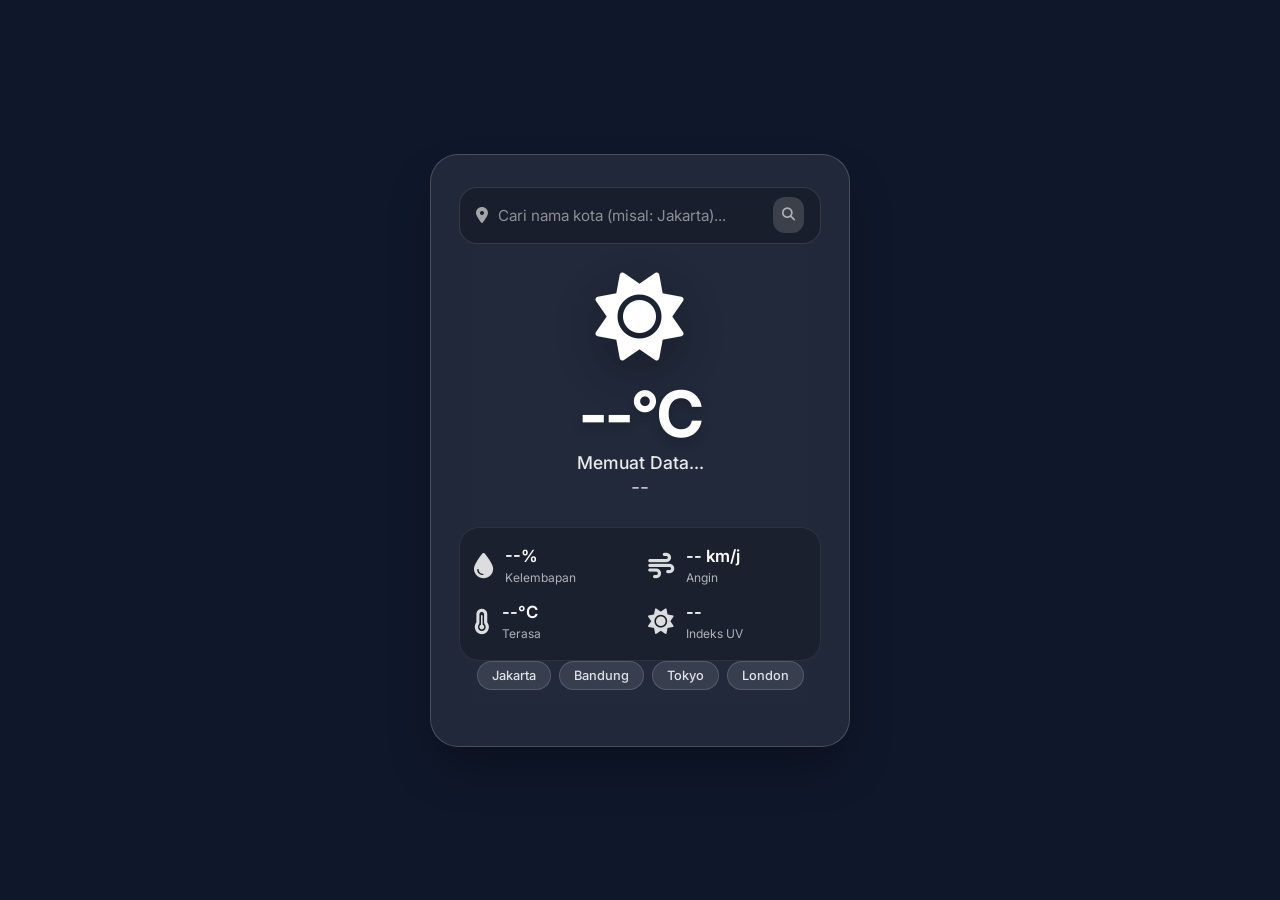
==== aplikasi-cuaca/index.html @ b8ae20d7 "feat: menambahkan aplikasi cuaca" ====
<!DOCTYPE html>
<html lang="id">
<head>
    <meta charset="UTF-8">
    <meta name="viewport" content="width=device-width, initial-scale=1.0">
    <title>Dynamic Weather App</title>
    <!-- Google Fonts Inter -->
    <link rel="stylesheet" href="https://fonts.googleapis.com/css2?family=Inter:wght@300;400;500;600;700&display=swap">
    <!-- FontAwesome Icon -->
    <link rel="stylesheet" href="https://cdnjs.cloudflare.com/ajax/libs/font-awesome/6.4.0/css/all.min.css">
    <!-- Style CSS -->
    <link rel="stylesheet" href="style.css">
</head>
<body>

    <div class="weather-card" id="weather-card">
        <!-- Form Pencarian Kota -->
        <div class="search-box">
            <i class="fa-solid fa-location-dot"></i>
            <input type="text" id="city-input" placeholder="Cari nama kota (misal: Jakarta)..." autocomplete="off">
            <button id="search-btn"><i class="fa-solid fa-magnifying-glass"></i></button>
        </div>
   
        <!-- State Loading / Error -->
        <div id="status-message" class="status-message hidden">
            <p id="status-text"></p>
        </div>
     
        <!-- Display Informasi Cuaca -->
        <div id="weather-info" class="weather-info">
            <div class="weather-icon-box">
                <i id="weather-icon" class="fa-solid fa-sun"></i>
            </div>
            
            <h1 id="temperature">--°C</h1>
            <p id="weather-desc" class="weather-desc">Memuat data...</p>
            <h2 id="city-name" class="city-name">--</h2>

            <!-- Rincian Detail Tambahan -->
            <div class="weather-details">
                <div class="col">
                    <i class="fa-solid fa-droplet"></i>
                    <div>
                        <p id="humidity">--%</p>
                        <span>Kelembapan</span>
                    </div>
                </div>
                <div class="col">
                    <i class="fa-solid fa-wind"></i>
                    <div>
                        <p id="wind-speed">-- km/j</p>
                        <span>Angin</span>
                    </div>
                </div>
                <div class="col">
                    <i class="fa-solid fa-temperature-three-quarters"></i>
                    <div>
                        <p id="feels-like">--°C</p>
                        <span>Terasa</span>
                    </div>
                </div>
                <div class="col">
                    <i class="fa-solid fa-sun"></i>
                    <div>
                        <p id="uv-index">--</p>
                        <span>Indeks UV</span>
                    </div>
                </div>
            </div>

            <!-- Pastikan penulisan data-city seperti ini -->
<div class="quick-cities">
    <button class="city-chip" data-city="Jakarta">Jakarta</button>
    <button class="city-chip" data-city="Bandung">Bandung</button>
    <button class="city-chip" data-city="Tokyo">Tokyo</button>
    <button class="city-chip" data-city="London">London</button>
</div>
        </div>
    </div>

    <!-- Pemanggilan script HARUS di paling bawah sebelum </body>
    <script src="script.js"></script>
</body>
</html>
---- aplikasi-cuaca/style.css ----
* {
    margin: 0;
    padding: 0;
    box-sizing: border-box;
    font-family: 'Inter', sans-serif;
}

body {
    background: #0f172a;
    min-height: 100vh;
    display: flex;
    justify-content: center;
    align-items: center;
    padding: 20px;
    transition: background 0.8s ease-in-out;
}

/* Card Container dengan Efek Kaca Premium */
.weather-card {
    background: rgba(255, 255, 255, 0.08);
    backdrop-filter: blur(20px);
    -webkit-backdrop-filter: blur(20px);
    border: 1px solid rgba(255, 255, 255, 0.18);
    width: 100%;
    max-width: 420px;
    border-radius: 28px;
    padding: 32px 28px;
    color: #fff;
    box-shadow: 0 25px 50px -12px rgba(0, 0, 0, 0.35);
    text-align: center;
    transition: transform 0.3s ease, box-shadow 0.3s ease;
}

.weather-card:hover {
    transform: translateY(-4px);
    box-shadow: 0 30px 60px -10px rgba(0, 0, 0, 0.45);
}

/* Gradasi Warna Background Sesuai Cuaca */
body.theme-clear { background: radial-gradient(circle at top right, #f59e0b, #b45309, #0f172a); }
body.theme-clouds { background: radial-gradient(circle at top right, #64748b, #334155, #0f172a); }
body.theme-rain { background: radial-gradient(circle at top right, #38bdf8, #0369a1, #0f172a); }
body.theme-snow { background: radial-gradient(circle at top right, #e2e8f0, #475569, #0f172a); }
body.theme-thunderstorm { background: radial-gradient(circle at top right, #a855f7, #431407, #0f172a); }

/* Search Box Modern */
.search-box {
    display: flex;
    align-items: center;
    background: rgba(0, 0, 0, 0.25);
    border-radius: 18px;
    padding: 6px 16px;
    margin-bottom: 28px;
    border: 1px solid rgba(255, 255, 255, 0.12);
    transition: border-color 0.3s ease, box-shadow 0.3s ease;
}

.search-box:focus-within {
    border-color: rgba(255, 255, 255, 0.4);
    box-shadow: 0 0 15px rgba(255, 255, 255, 0.1);
}

.search-box i {
    color: rgba(255, 255, 255, 0.6);
}

.search-box input {
    width: 100%;
    background: transparent;
    border: none;
    outline: none;
    color: #fff;
    padding: 12px 10px;
    font-size: 0.95rem;
    font-weight: 400;
}

.search-box input::placeholder {
    color: rgba(255, 255, 255, 0.5);
}

.search-box button {
    background: rgba(255, 255, 255, 0.15);
    border: none;
    color: #fff;
    border-radius: 12px;
    width: 36px;
    height: 36px;
    cursor: pointer;
    display: flex;
    align-items: center;
    justify-content: center;
    transition: background 0.2s, transform 0.2s;
}

.search-box button:hover {
    background: rgba(255, 255, 255, 0.3);
    transform: scale(1.05);
}

/* Display Informasi Cuaca & Animasi */
.weather-info {
    animation: fadeIn 0.6s ease-out forwards;
}

@keyframes fadeIn {
    from { opacity: 0; transform: translateY(10px); }
    to { opacity: 1; transform: translateY(0); }
}

.weather-icon-box {
    margin: 15px 0;
}

.weather-icon-box i {
    font-size: 5.5rem;
    filter: drop-shadow(0 15px 20px rgba(0,0,0,0.3));
    animation: floatAnim 3.5s ease-in-out infinite;
}

@keyframes floatAnim {
    0%, 100% { transform: translateY(0); }
    50% { transform: translateY(-10px); }
}

h1#temperature {
    font-size: 4rem;
    font-weight: 700;
    margin-top: 5px;
    letter-spacing: -2px;
    text-shadow: 0 4px 12px rgba(0,0,0,0.2);
}

.weather-desc {
    font-size: 1.1rem;
    font-weight: 500;
    text-transform: capitalize;
    color: rgba(255, 255, 255, 0.9);
    margin-bottom: 2px;
}

.city-name {
    font-size: 1.25rem;
    font-weight: 400;
    color: rgba(255, 255, 255, 0.75);
    margin-bottom: 28px;
}

/* Rincian Detail */
.weather-details {
    display: grid;
    grid-template-columns: 1fr 1fr;
    gap: 16px;
    background: rgba(0, 0, 0, 0.2);
    padding: 18px 14px;
    border-radius: 20px;
    border: 1px solid rgba(255, 255, 255, 0.08);
}

.weather-details .col {
    display: flex;
    align-items: center;
    gap: 12px;
    text-align: left;
}

.weather-details i {
    font-size: 1.6rem;
    color: rgba(255, 255, 255, 0.85);
}

.weather-details p {
    font-size: 1.05rem;
    font-weight: 600;
}

.weather-details span {
    font-size: 0.75rem;
    color: rgba(255, 255, 255, 0.65);
}

/* Status Message */
.status-message {
    padding: 30px 0;
    color: rgba(255, 255, 255, 0.9);
    font-size: 1rem;
}

.hidden {
    display: none;
}

/* Quick Search Chips */
.quick-cities {
    display: flex;
    justify-content: center;
    gap: 8px;
    flex-wrap: wrap;
    margin-bottom: 24px;
}

.city-chip {
    background: rgba(255, 255, 255, 0.1);
    border: 1px solid rgba(255, 255, 255, 0.15);
    color: rgba(255, 255, 255, 0.85);
    padding: 6px 14px;
    border-radius: 20px;
    font-size: 0.8rem;
    font-weight: 500;
    cursor: pointer;
    transition: all 0.2s ease;
}

.city-chip:hover {
    background: rgba(255, 255, 255, 0.25);
    color: #fff;
    transform: translateY(-2px);
    border-color: rgba(255, 255, 255, 0.3);
}

.city-chip:active {
    transform: translateY(0);
}
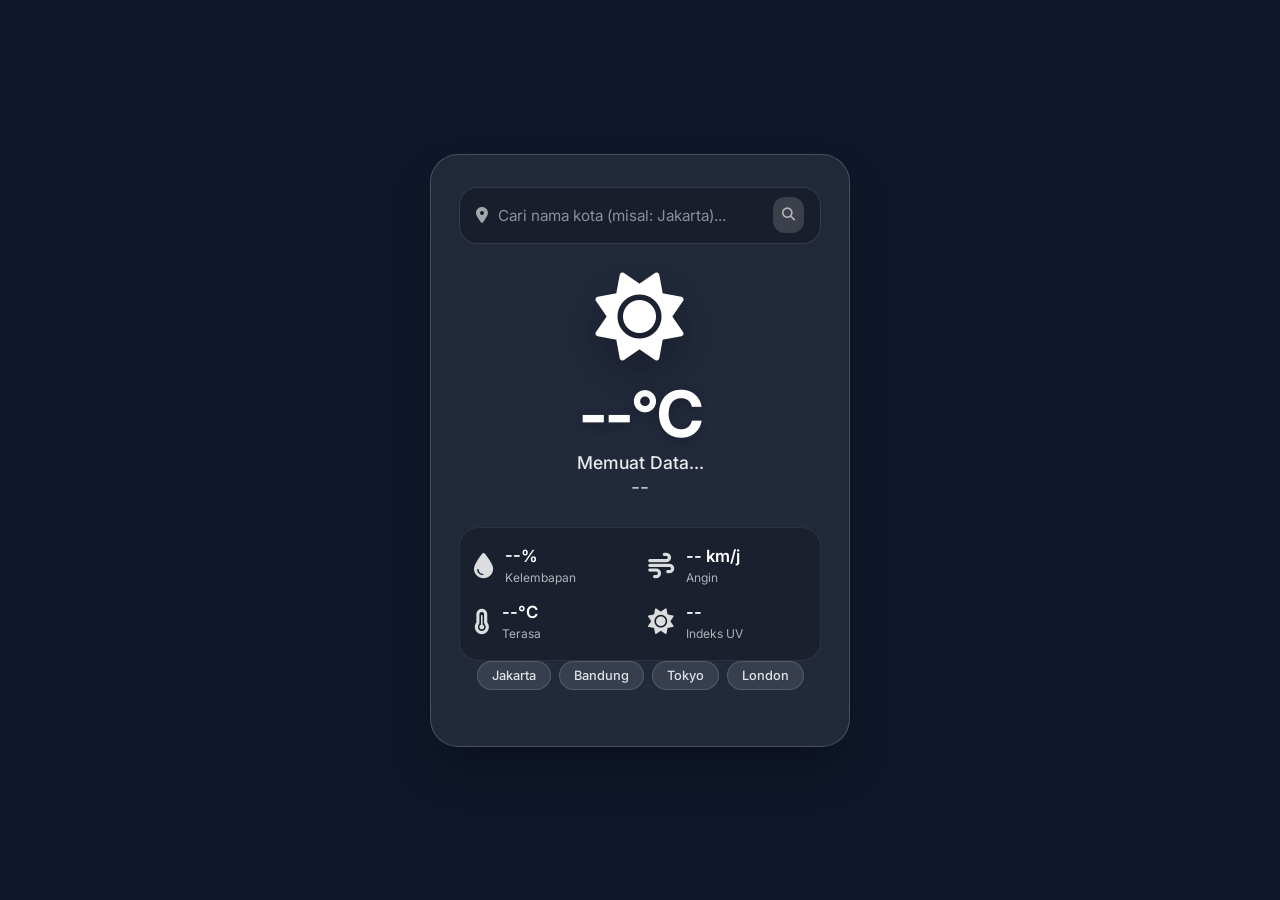
==== commit 80d5a2c1: "fix: memperbaiki bug pada index.html aplikasi cuaca" ====
--- a/aplikasi-cuaca/index.html
+++ b/aplikasi-cuaca/index.html
@@ -79,6 +79,6 @@
     </div>
 
     <!-- Pemanggilan script HARUS di paling bawah sebelum </body>
-    <script src="script.js"></script>
+    <script src="./script.js"></script>
 </body>
 </html>
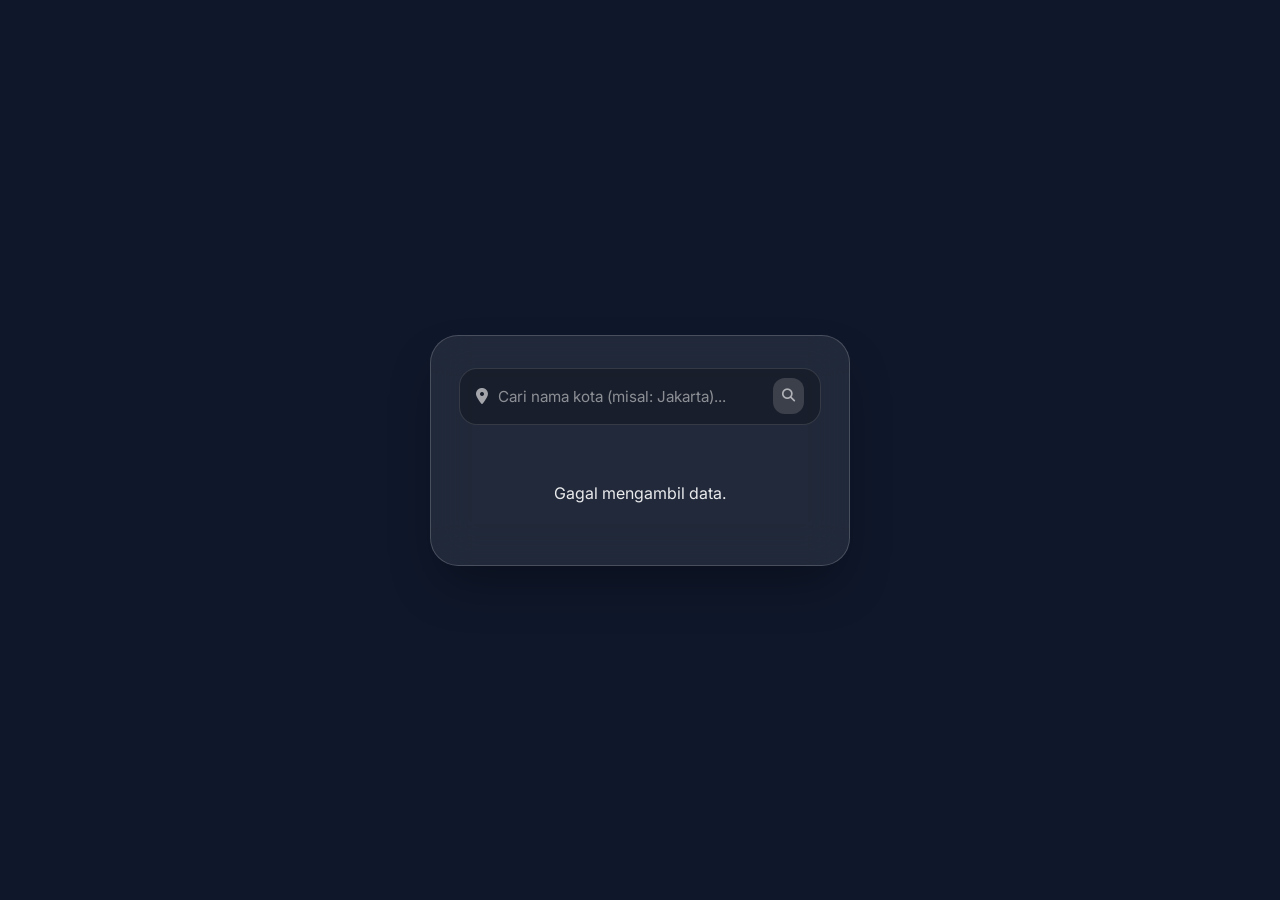
==== commit 2cf817f1: "fix: memperbarui kode html, js, dan css" ====
--- a/aplikasi-cuaca/index.html
+++ b/aplikasi-cuaca/index.html
@@ -4,29 +4,23 @@
     <meta charset="UTF-8">
     <meta name="viewport" content="width=device-width, initial-scale=1.0">
     <title>Dynamic Weather App</title>
-    <!-- Google Fonts Inter -->
     <link rel="stylesheet" href="https://fonts.googleapis.com/css2?family=Inter:wght@300;400;500;600;700&display=swap">
-    <!-- FontAwesome Icon -->
     <link rel="stylesheet" href="https://cdnjs.cloudflare.com/ajax/libs/font-awesome/6.4.0/css/all.min.css">
-    <!-- Style CSS -->
     <link rel="stylesheet" href="style.css">
 </head>
 <body>
 
     <div class="weather-card" id="weather-card">
-        <!-- Form Pencarian Kota -->
         <div class="search-box">
             <i class="fa-solid fa-location-dot"></i>
             <input type="text" id="city-input" placeholder="Cari nama kota (misal: Jakarta)..." autocomplete="off">
             <button id="search-btn"><i class="fa-solid fa-magnifying-glass"></i></button>
         </div>
    
-        <!-- State Loading / Error -->
         <div id="status-message" class="status-message hidden">
             <p id="status-text"></p>
         </div>
      
-        <!-- Display Informasi Cuaca -->
         <div id="weather-info" class="weather-info">
             <div class="weather-icon-box">
                 <i id="weather-icon" class="fa-solid fa-sun"></i>
@@ -36,7 +30,6 @@
             <p id="weather-desc" class="weather-desc">Memuat data...</p>
             <h2 id="city-name" class="city-name">--</h2>
 
-            <!-- Rincian Detail Tambahan -->
             <div class="weather-details">
                 <div class="col">
                     <i class="fa-solid fa-droplet"></i>
@@ -68,7 +61,6 @@
                 </div>
             </div>
 
-            <!-- Pastikan penulisan data-city seperti ini -->
 <div class="quick-cities">
     <button class="city-chip" data-city="Jakarta">Jakarta</button>
     <button class="city-chip" data-city="Bandung">Bandung</button>
@@ -78,7 +70,6 @@
         </div>
     </div>
 
-    <!-- Pemanggilan script HARUS di paling bawah sebelum </body>
     <script src="./script.js"></script>
 </body>
 </html>
--- a/aplikasi-cuaca/style.css
+++ b/aplikasi-cuaca/style.css
@@ -15,7 +15,6 @@
     transition: background 0.8s ease-in-out;
 }
 
-/* Card Container dengan Efek Kaca Premium */
 .weather-card {
     background: rgba(255, 255, 255, 0.08);
     backdrop-filter: blur(20px);
@@ -36,14 +35,12 @@
     box-shadow: 0 30px 60px -10px rgba(0, 0, 0, 0.45);
 }
 
-/* Gradasi Warna Background Sesuai Cuaca */
 body.theme-clear { background: radial-gradient(circle at top right, #f59e0b, #b45309, #0f172a); }
 body.theme-clouds { background: radial-gradient(circle at top right, #64748b, #334155, #0f172a); }
 body.theme-rain { background: radial-gradient(circle at top right, #38bdf8, #0369a1, #0f172a); }
 body.theme-snow { background: radial-gradient(circle at top right, #e2e8f0, #475569, #0f172a); }
 body.theme-thunderstorm { background: radial-gradient(circle at top right, #a855f7, #431407, #0f172a); }
 
-/* Search Box Modern */
 .search-box {
     display: flex;
     align-items: center;
@@ -98,7 +95,6 @@
     transform: scale(1.05);
 }
 
-/* Display Informasi Cuaca & Animasi */
 .weather-info {
     animation: fadeIn 0.6s ease-out forwards;
 }
@@ -146,7 +142,6 @@
     margin-bottom: 28px;
 }
 
-/* Rincian Detail */
 .weather-details {
     display: grid;
     grid-template-columns: 1fr 1fr;
@@ -179,7 +174,6 @@
     color: rgba(255, 255, 255, 0.65);
 }
 
-/* Status Message */
 .status-message {
     padding: 30px 0;
     color: rgba(255, 255, 255, 0.9);
@@ -190,7 +184,6 @@
     display: none;
 }
 
-/* Quick Search Chips */
 .quick-cities {
     display: flex;
     justify-content: center;
